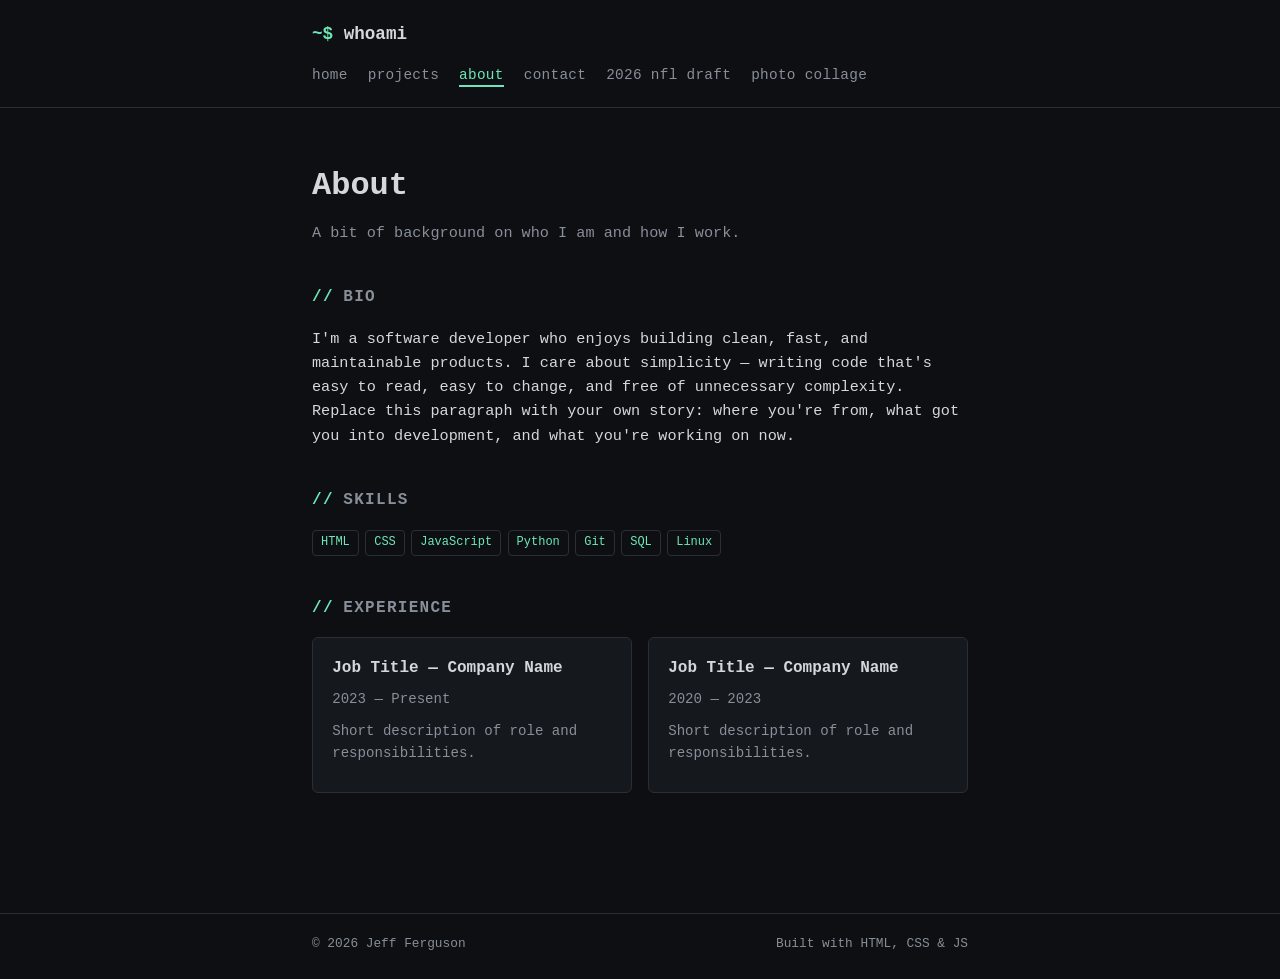
==== about.html @ 53b3bb5f "Initial commit — personal portfolio site Pages: Home, Projects, About, Contact, 2026 PPR Fantasy Dra" ====
<!DOCTYPE html>
<html lang="en">
<head>
  <meta charset="UTF-8" />
  <meta name="viewport" content="width=device-width, initial-scale=1.0" />
  <title>Jeff Ferguson — About</title>
  <meta name="description" content="About Jeff Ferguson." />
  <link rel="stylesheet" href="css/style.css" />
</head>
<body>
  <header class="site-header">
    <div class="wrapper">
      <div class="site-title"><span class="prompt">~$</span> whoami</div>
      <nav class="main-nav">
        <ul>
          <li><a href="index.html">home</a></li>
          <li><a href="projects.html">projects</a></li>
          <li><a href="about.html">about</a></li>
          <li><a href="contact.html">contact</a></li>
          <li><a href="nfl-draft-2026.html">2026 nfl draft</a></li>
          <li><a href="photo-collage.html">photo collage</a></li>
        </ul>
      </nav>
    </div>
  </header>

  <main class="wrapper">
    <section class="hero">
      <h1>About</h1>
      <p>A bit of background on who I am and how I work.</p>
    </section>

    <section>
      <h2>bio</h2>
      <p>
        I'm a software developer who enjoys building clean, fast, and maintainable products.
        I care about simplicity — writing code that's easy to read, easy to change, and free
        of unnecessary complexity. Replace this paragraph with your own story: where you're
        from, what got you into development, and what you're working on now.
      </p>
    </section>

    <section>
      <h2>skills</h2>
      <div class="tag-list">
        <span class="tag">HTML</span>
        <span class="tag">CSS</span>
        <span class="tag">JavaScript</span>
        <span class="tag">Python</span>
        <span class="tag">Git</span>
        <span class="tag">SQL</span>
        <span class="tag">Linux</span>
      </div>
    </section>

    <section>
      <h2>experience</h2>
      <div class="card-list">
        <div class="card">
          <h3>Job Title — Company Name</h3>
          <p>2023 — Present</p>
          <p>Short description of role and responsibilities.</p>
        </div>
        <div class="card">
          <h3>Job Title — Company Name</h3>
          <p>2020 — 2023</p>
          <p>Short description of role and responsibilities.</p>
        </div>
      </div>
    </section>
  </main>

  <footer class="site-footer">
    <div class="wrapper">
      <span>&copy; <span id="year"></span> Jeff Ferguson</span>
      <span>Built with HTML, CSS &amp; JS</span>
    </div>
  </footer>

  <script src="js/main.js"></script>
</body>
</html>
---- css/style.css ----
/* ============================
   Variables & Reset
   ============================ */
:root {
  --bg: #0d0f12;
  --bg-alt: #15181d;
  --text: #d4d8dd;
  --text-dim: #888f99;
  --accent: #6ee7b7;
  --border: #2a2f37;
  --max-width: 720px;
  --font-mono: "JetBrains Mono", "Fira Code", "SF Mono", "Consolas", "Menlo", monospace;
}

* {
  margin: 0;
  padding: 0;
  box-sizing: border-box;
}

html {
  font-size: 16px;
}

body {
  background: var(--bg);
  color: var(--text);
  font-family: var(--font-mono);
  line-height: 1.6;
  font-size: 0.95rem;
  -webkit-font-smoothing: antialiased;
}

a {
  color: var(--accent);
  text-decoration: none;
}

a:hover,
a:focus {
  text-decoration: underline;
}

img {
  max-width: 100%;
  display: block;
}

/* ============================
   Layout
   ============================ */
.wrapper {
  max-width: var(--max-width);
  margin: 0 auto;
  padding: 1.5rem 1.25rem 3rem;
}

.wrapper--wide {
  max-width: 1200px;
}

/* ============================
   Header / Nav
   ============================ */
.site-header {
  border-bottom: 1px solid var(--border);
  margin-bottom: 2rem;
}

.site-header .wrapper {
  padding-top: 1.25rem;
  padding-bottom: 1.25rem;
}

.site-title {
  font-size: 1.1rem;
  font-weight: 700;
  color: var(--text);
}

.site-title .prompt {
  color: var(--accent);
}

nav.main-nav {
  margin-top: 0.9rem;
}

nav.main-nav ul {
  list-style: none;
  display: flex;
  flex-wrap: wrap;
  gap: 1.25rem;
}

nav.main-nav a {
  color: var(--text-dim);
  font-size: 0.9rem;
  letter-spacing: 0.02em;
  padding-bottom: 0.15rem;
  border-bottom: 2px solid transparent;
}

nav.main-nav a:hover,
nav.main-nav a:focus {
  color: var(--text);
  text-decoration: none;
}

nav.main-nav a.active {
  color: var(--accent);
  border-bottom-color: var(--accent);
}

/* ============================
   Hero / Sections
   ============================ */
.hero {
  margin-bottom: 2.5rem;
}

.hero h1 {
  font-size: 1.6rem;
  font-weight: 700;
  line-height: 1.4;
  margin-bottom: 0.75rem;
}

.hero .cursor {
  display: inline-block;
  width: 0.55em;
  background: var(--accent);
  margin-left: 0.15em;
  animation: blink 1s steps(2, start) infinite;
}

@keyframes blink {
  to {
    visibility: hidden;
  }
}

.hero p {
  color: var(--text-dim);
  max-width: 38rem;
}

.hero .tagline {
  color: var(--accent);
}

section {
  margin-bottom: 2.5rem;
}

section h2 {
  font-size: 1rem;
  text-transform: uppercase;
  letter-spacing: 0.08em;
  color: var(--text-dim);
  margin-bottom: 1rem;
  display: flex;
  align-items: center;
  gap: 0.6rem;
}

section h2::before {
  content: "//";
  color: var(--accent);
}

/* ============================
   Cards (project previews, etc.)
   ============================ */
.card-list {
  display: grid;
  grid-template-columns: 1fr;
  gap: 1rem;
}

.card {
  border: 1px solid var(--border);
  background: var(--bg-alt);
  border-radius: 6px;
  padding: 1.1rem 1.2rem;
  transition: border-color 0.15s ease, transform 0.15s ease;
}

.card:hover {
  border-color: var(--accent);
}

.card h3 {
  font-size: 1rem;
  margin-bottom: 0.4rem;
  color: var(--text);
}

.card p {
  color: var(--text-dim);
  font-size: 0.88rem;
  margin-bottom: 0.6rem;
}

.tag-list {
  display: flex;
  flex-wrap: wrap;
  gap: 0.4rem;
}

.tag {
  font-size: 0.75rem;
  color: var(--accent);
  border: 1px solid var(--border);
  border-radius: 4px;
  padding: 0.15rem 0.5rem;
}

/* ============================
   Buttons / Links
   ============================ */
.btn {
  display: inline-block;
  border: 1px solid var(--accent);
  color: var(--accent);
  padding: 0.5rem 1rem;
  border-radius: 4px;
  font-size: 0.85rem;
  transition: background 0.15s ease, color 0.15s ease;
}

.btn:hover,
.btn:focus {
  background: var(--accent);
  color: var(--bg);
  text-decoration: none;
}

.links-row {
  display: flex;
  flex-wrap: wrap;
  gap: 0.75rem;
  margin-top: 1.5rem;
}

/* ============================
   Footer
   ============================ */
.site-footer {
  border-top: 1px solid var(--border);
  margin-top: 2rem;
  color: var(--text-dim);
  font-size: 0.8rem;
}

.site-footer .wrapper {
  display: flex;
  flex-wrap: wrap;
  justify-content: space-between;
  gap: 0.5rem;
  padding-top: 1.25rem;
  padding-bottom: 1.5rem;
}

/* ============================
   Forms (contact page)
   ============================ */
form {
  display: flex;
  flex-direction: column;
  gap: 1rem;
  max-width: 30rem;
}

label {
  font-size: 0.85rem;
  color: var(--text-dim);
  display: block;
  margin-bottom: 0.35rem;
}

input,
textarea {
  width: 100%;
  background: var(--bg-alt);
  border: 1px solid var(--border);
  color: var(--text);
  font-family: var(--font-mono);
  font-size: 0.9rem;
  padding: 0.6rem 0.7rem;
  border-radius: 4px;
}

input:focus,
textarea:focus {
  outline: none;
  border-color: var(--accent);
}

textarea {
  resize: vertical;
  min-height: 7rem;
}

button[type="submit"] {
  cursor: pointer;
  background: var(--accent);
  color: var(--bg);
  border: none;
  font-family: var(--font-mono);
  font-size: 0.9rem;
  font-weight: 700;
  padding: 0.65rem 1.2rem;
  border-radius: 4px;
  align-self: flex-start;
  transition: opacity 0.15s ease;
}

button[type="submit"]:hover {
  opacity: 0.85;
}

.form-status {
  font-size: 0.85rem;
  color: var(--accent);
  min-height: 1.2rem;
}

/* ============================
   Responsive
   ============================ */
@media (min-width: 600px) {
  .wrapper {
    padding-left: 2rem;
    padding-right: 2rem;
  }

  .hero h1 {
    font-size: 2rem;
  }

  .card-list {
    grid-template-columns: 1fr 1fr;
  }
}
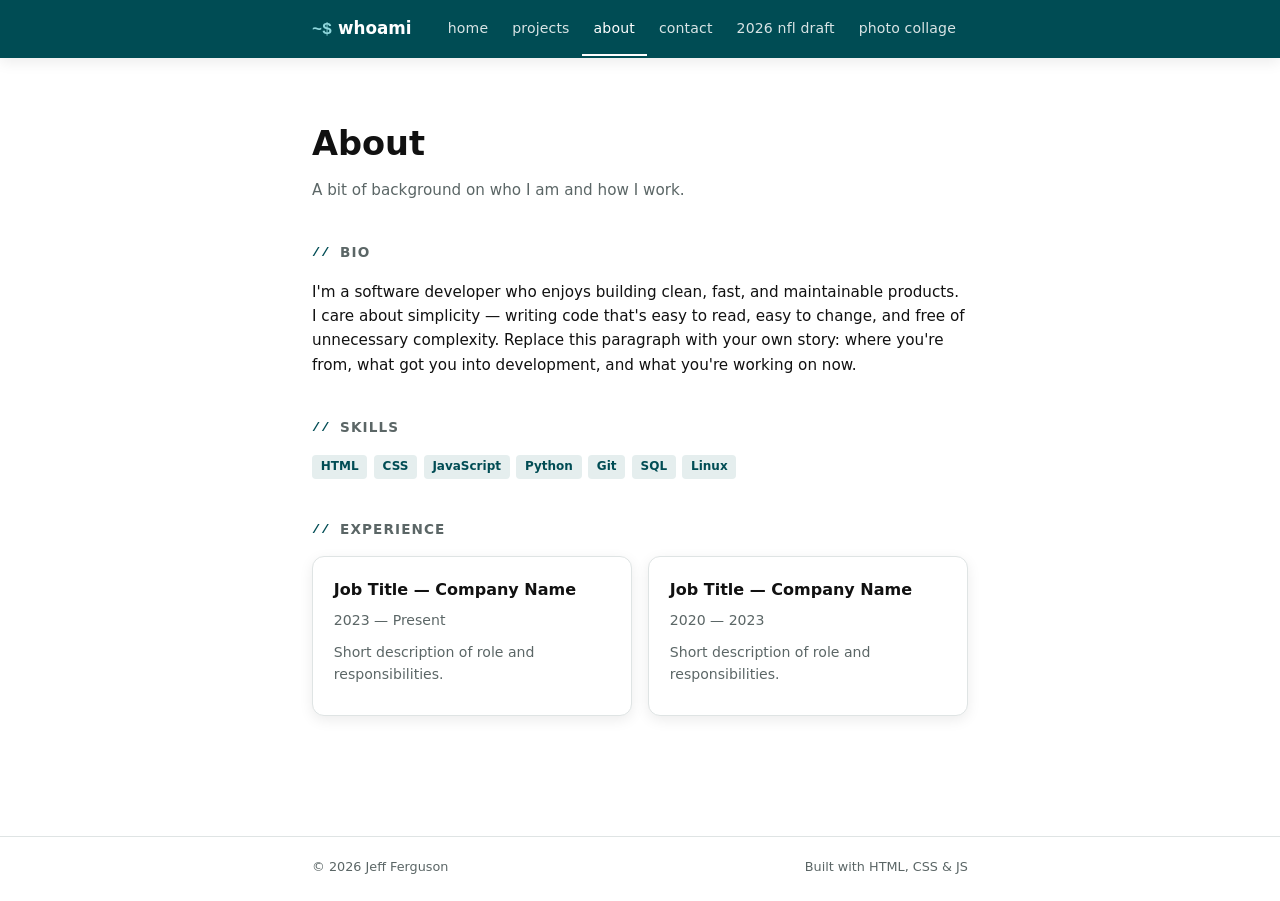
==== commit b0459ed5: "Retheme site to white/black/#004C54 with 8deuce.com-style header Sticky accent header, card shadows/" ====
--- a/about.html
+++ b/about.html
@@ -11,7 +11,8 @@
   <header class="site-header">
     <div class="wrapper">
       <div class="site-title"><span class="prompt">~$</span> whoami</div>
-      <nav class="main-nav">
+      <button type="button" class="nav-toggle" id="nav-toggle" aria-label="Toggle menu" aria-expanded="false" aria-controls="main-nav">&#9776;</button>
+      <nav class="main-nav" id="main-nav">
         <ul>
           <li><a href="index.html">home</a></li>
           <li><a href="projects.html">projects</a></li>
--- a/css/style.css
+++ b/css/style.css
@@ -1,14 +1,23 @@
-/* ============================
-   Variables & Reset
-   ============================ */
+/* ============================================================
+   style.css — Global styles, loaded on every page. Design
+   language borrowed from 8deuce.com: component-scoped custom
+   properties, a sticky accent-colored header over a white page,
+   system-ui type, card surfaces with shadow + radius.
+   ============================================================ */
+
 :root {
-  --bg: #0d0f12;
-  --bg-alt: #15181d;
-  --text: #d4d8dd;
-  --text-dim: #888f99;
-  --accent: #6ee7b7;
-  --border: #2a2f37;
+  --bg: #ffffff;
+  --bg-alt: #f4f6f6;
+  --text: #111111;
+  --text-dim: #5b6666;
+  --accent: #004c54;
+  --accent-hover: #026b74;
+  --accent-soft: #e5eeee;
+  --border: #dfe4e4;
+  --radius: 12px;
+  --shadow: 0 4px 14px rgba(0, 0, 0, 0.08);
   --max-width: 720px;
+  --font: system-ui, -apple-system, BlinkMacSystemFont, "Segoe UI", Tahoma, sans-serif;
   --font-mono: "JetBrains Mono", "Fira Code", "SF Mono", "Consolas", "Menlo", monospace;
 }
 
@@ -20,12 +29,13 @@
 
 html {
   font-size: 16px;
+  scroll-behavior: smooth;
 }
 
 body {
   background: var(--bg);
   color: var(--text);
-  font-family: var(--font-mono);
+  font-family: var(--font);
   line-height: 1.6;
   font-size: 0.95rem;
   -webkit-font-smoothing: antialiased;
@@ -46,9 +56,9 @@
   display: block;
 }
 
-/* ============================
+/* ============================================================
    Layout
-   ============================ */
+   ============================================================ */
 .wrapper {
   max-width: var(--max-width);
   margin: 0 auto;
@@ -59,76 +69,131 @@
   max-width: 1200px;
 }
 
-/* ============================
-   Header / Nav
-   ============================ */
+/* ============================================================
+   Header / Nav — sticky accent bar over the white page, same
+   shape as 8deuce.com's .ed-header: hover states are a lighter
+   shade of the bar itself rather than a separate color.
+   ============================================================ */
 .site-header {
-  border-bottom: 1px solid var(--border);
-  margin-bottom: 2rem;
+  position: sticky;
+  top: 0;
+  z-index: 1000;
+  background: var(--accent);
+  box-shadow: var(--shadow);
 }
 
 .site-header .wrapper {
-  padding-top: 1.25rem;
-  padding-bottom: 1.25rem;
+  display: flex;
+  align-items: center;
+  flex-wrap: wrap;
+  min-height: 58px;
+  padding-top: 0;
+  padding-bottom: 0;
 }
 
 .site-title {
-  font-size: 1.1rem;
+  color: #fff;
   font-weight: 700;
-  color: var(--text);
+  font-size: 1.05rem;
+  padding: 0.9rem 0;
 }
 
 .site-title .prompt {
-  color: var(--accent);
+  /* keep the terminal mark in mono even though body type is now sans */
+  font-family: var(--font-mono);
+  color: #8fd7dc;
+}
+
+.nav-toggle {
+  display: none;
+  margin-left: auto;
+  background: transparent;
+  border: 0;
+  color: #fff;
+  font-size: 1.3rem;
+  line-height: 1;
+  padding: 0.6rem 0.5rem;
+  cursor: pointer;
 }
 
 nav.main-nav {
-  margin-top: 0.9rem;
+  margin-left: auto;
 }
 
 nav.main-nav ul {
   list-style: none;
   display: flex;
   flex-wrap: wrap;
-  gap: 1.25rem;
 }
 
 nav.main-nav a {
-  color: var(--text-dim);
-  font-size: 0.9rem;
-  letter-spacing: 0.02em;
-  padding-bottom: 0.15rem;
+  display: inline-block;
+  color: rgba(255, 255, 255, 0.85);
+  font-size: 0.88rem;
+  letter-spacing: 0.01em;
+  padding: 0.95rem 0.75rem;
   border-bottom: 2px solid transparent;
+  transition: background 0.15s ease;
 }
 
 nav.main-nav a:hover,
 nav.main-nav a:focus {
-  color: var(--text);
+  background: var(--accent-hover);
+  color: #fff;
   text-decoration: none;
 }
 
 nav.main-nav a.active {
-  color: var(--accent);
-  border-bottom-color: var(--accent);
-}
-
-/* ============================
+  color: #fff;
+  border-bottom-color: #fff;
+}
+
+/* Collapse the nav behind a toggle below 640px, same breakpoint
+   pattern as 8deuce's .ed-mobile-toggle. */
+@media (max-width: 640px) {
+  .nav-toggle {
+    display: inline-flex;
+    align-items: center;
+    justify-content: center;
+  }
+
+  nav.main-nav {
+    display: none;
+    width: 100%;
+    margin-left: 0;
+  }
+
+  nav.main-nav.open {
+    display: block;
+  }
+
+  nav.main-nav ul {
+    flex-direction: column;
+  }
+
+  nav.main-nav a {
+    padding: 0.85rem 0;
+    border-bottom: 1px solid rgba(255, 255, 255, 0.12);
+  }
+}
+
+/* ============================================================
    Hero / Sections
-   ============================ */
+   ============================================================ */
 .hero {
-  margin-bottom: 2.5rem;
+  margin: 2.5rem 0;
 }
 
 .hero h1 {
-  font-size: 1.6rem;
+  font-size: 1.7rem;
   font-weight: 700;
-  line-height: 1.4;
+  line-height: 1.3;
   margin-bottom: 0.75rem;
 }
 
 .hero .cursor {
   display: inline-block;
-  width: 0.55em;
+  width: 0.5em;
   background: var(--accent);
   margin-left: 0.15em;
   animation: blink 1s steps(2, start) infinite;
@@ -147,6 +212,7 @@
 
 .hero .tagline {
   color: var(--accent);
+  font-weight: 600;
 }
 
 section {
@@ -154,7 +220,7 @@
 }
 
 section h2 {
-  font-size: 1rem;
+  font-size: 0.85rem;
   text-transform: uppercase;
   letter-spacing: 0.08em;
   color: var(--text-dim);
@@ -167,11 +233,13 @@
 section h2::before {
   content: "//";
   color: var(--accent);
-}
-
-/* ============================
-   Cards (project previews, etc.)
-   ============================ */
+  font-family: var(--font-mono);
+}
+
+/* ============================================================
+   Cards (project previews, experience, etc.) — white surface,
+   radius + shadow lifted straight from 8deuce.com's card style.
+   ============================================================ */
 .card-list {
   display: grid;
   grid-template-columns: 1fr;
@@ -179,15 +247,18 @@
 }
 
 .card {
+  background: #fff;
   border: 1px solid var(--border);
-  background: var(--bg-alt);
-  border-radius: 6px;
-  padding: 1.1rem 1.2rem;
-  transition: border-color 0.15s ease, transform 0.15s ease;
+  border-radius: var(--radius);
+  box-shadow: var(--shadow);
+  padding: 1.2rem 1.3rem;
+  transition: transform 0.15s ease, box-shadow 0.15s ease, border-color 0.15s ease;
 }
 
 .card:hover {
   border-color: var(--accent);
+  transform: translateY(-2px);
+  box-shadow: 0 8px 24px rgba(0, 0, 0, 0.1);
 }
 
 .card h3 {
@@ -210,29 +281,34 @@
 
 .tag {
   font-size: 0.75rem;
+  font-weight: 600;
   color: var(--accent);
-  border: 1px solid var(--border);
+  background: var(--accent-soft);
   border-radius: 4px;
-  padding: 0.15rem 0.5rem;
-}
-
-/* ============================
+  padding: 0.15rem 0.55rem;
+}
+
+/* ============================================================
    Buttons / Links
-   ============================ */
+   ============================================================ */
 .btn {
   display: inline-block;
+  background: var(--accent);
+  color: #fff;
   border: 1px solid var(--accent);
-  color: var(--accent);
-  padding: 0.5rem 1rem;
-  border-radius: 4px;
+  padding: 0.55rem 1.1rem;
+  border-radius: 6px;
   font-size: 0.85rem;
-  transition: background 0.15s ease, color 0.15s ease;
+  font-weight: 600;
+  transition: filter 0.15s ease;
 }
 
 .btn:hover,
 .btn:focus {
-  background: var(--accent);
-  color: var(--bg);
+  /* brighten in place rather than swap colors — matches 8deuce's status-btn hover.
+     Don't force color here: .collage-controls overrides .btn to a ghost style,
+     and a forced #fff would go invisible against the white page on hover. */
+  filter: brightness(1.18);
   text-decoration: none;
 }
 
@@ -243,9 +319,9 @@
   margin-top: 1.5rem;
 }
 
-/* ============================
+/* ============================================================
    Footer
-   ============================ */
+   ============================================================ */
 .site-footer {
   border-top: 1px solid var(--border);
   margin-top: 2rem;
@@ -262,9 +338,9 @@
   padding-bottom: 1.5rem;
 }
 
-/* ============================
+/* ============================================================
    Forms (contact page)
-   ============================ */
+   ============================================================ */
 form {
   display: flex;
   flex-direction: column;
@@ -282,19 +358,20 @@
 input,
 textarea {
   width: 100%;
-  background: var(--bg-alt);
+  background: #fff;
   border: 1px solid var(--border);
   color: var(--text);
-  font-family: var(--font-mono);
+  font-family: var(--font);
   font-size: 0.9rem;
   padding: 0.6rem 0.7rem;
-  border-radius: 4px;
+  border-radius: 6px;
 }
 
 input:focus,
 textarea:focus {
   outline: none;
   border-color: var(--accent);
+  box-shadow: 0 0 0 3px var(--accent-soft);
 }
 
 textarea {
@@ -305,19 +382,19 @@
 button[type="submit"] {
   cursor: pointer;
   background: var(--accent);
-  color: var(--bg);
+  color: #fff;
   border: none;
-  font-family: var(--font-mono);
+  font-family: var(--font);
   font-size: 0.9rem;
   font-weight: 700;
   padding: 0.65rem 1.2rem;
-  border-radius: 4px;
+  border-radius: 6px;
   align-self: flex-start;
-  transition: opacity 0.15s ease;
+  transition: filter 0.15s ease;
 }
 
 button[type="submit"]:hover {
-  opacity: 0.85;
+  filter: brightness(1.18);
 }
 
 .form-status {
@@ -326,9 +403,9 @@
   min-height: 1.2rem;
 }
 
-/* ============================
+/* ============================================================
    Responsive
-   ============================ */
+   ============================================================ */
 @media (min-width: 600px) {
   .wrapper {
     padding-left: 2rem;
@@ -336,10 +413,54 @@
   }
 
   .hero h1 {
-    font-size: 2rem;
+    font-size: 2.1rem;
   }
 
   .card-list {
     grid-template-columns: 1fr 1fr;
   }
 }
+
+/* ============================================================
+   Motion — honour an explicit OS request for less motion.
+   ============================================================ */
+@media (prefers-reduced-motion: reduce) {
+  html {
+    scroll-behavior: auto !important;
+  }
+
+  *,
+  *::before,
+  *::after {
+    animation-duration: 0.01ms !important;
+    animation-iteration-count: 1 !important;
+    transition-duration: 0.01ms !important;
+    scroll-behavior: auto !important;
+  }
+}
+
+/* ============================================================
+   Print — drop the accent header chrome and run content in
+   plain black-on-white; nothing here needs a colored surface.
+   ============================================================ */
+@media print {
+  .site-header,
+  .nav-toggle {
+    display: none !important;
+  }
+
+  body {
+    background: #fff !important;
+    color: #000 !important;
+  }
+
+  .card {
+    box-shadow: none !important;
+    border-color: #000;
+  }
+
+  a {
+    text-decoration: none;
+    color: #000 !important;
+  }
+}
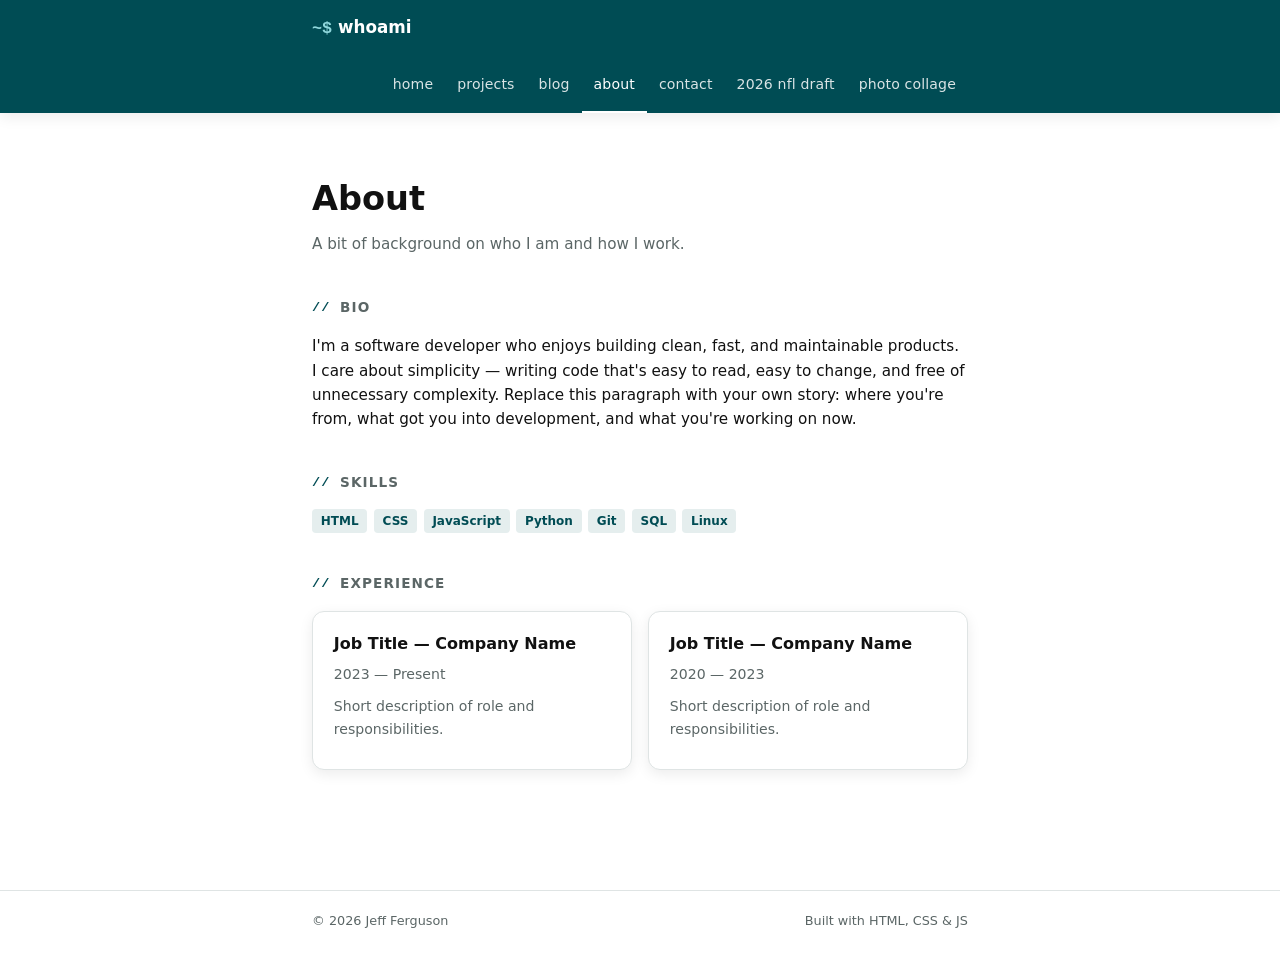
==== commit 4158d355: "Add blog page Adds a Markdown-based blog: posts live as .md files under blog/posts/ with simple fron" ====
--- a/about.html
+++ b/about.html
@@ -16,6 +16,7 @@
         <ul>
           <li><a href="index.html">home</a></li>
           <li><a href="projects.html">projects</a></li>
+          <li><a href="blog.html">blog</a></li>
           <li><a href="about.html">about</a></li>
           <li><a href="contact.html">contact</a></li>
           <li><a href="nfl-draft-2026.html">2026 nfl draft</a></li>
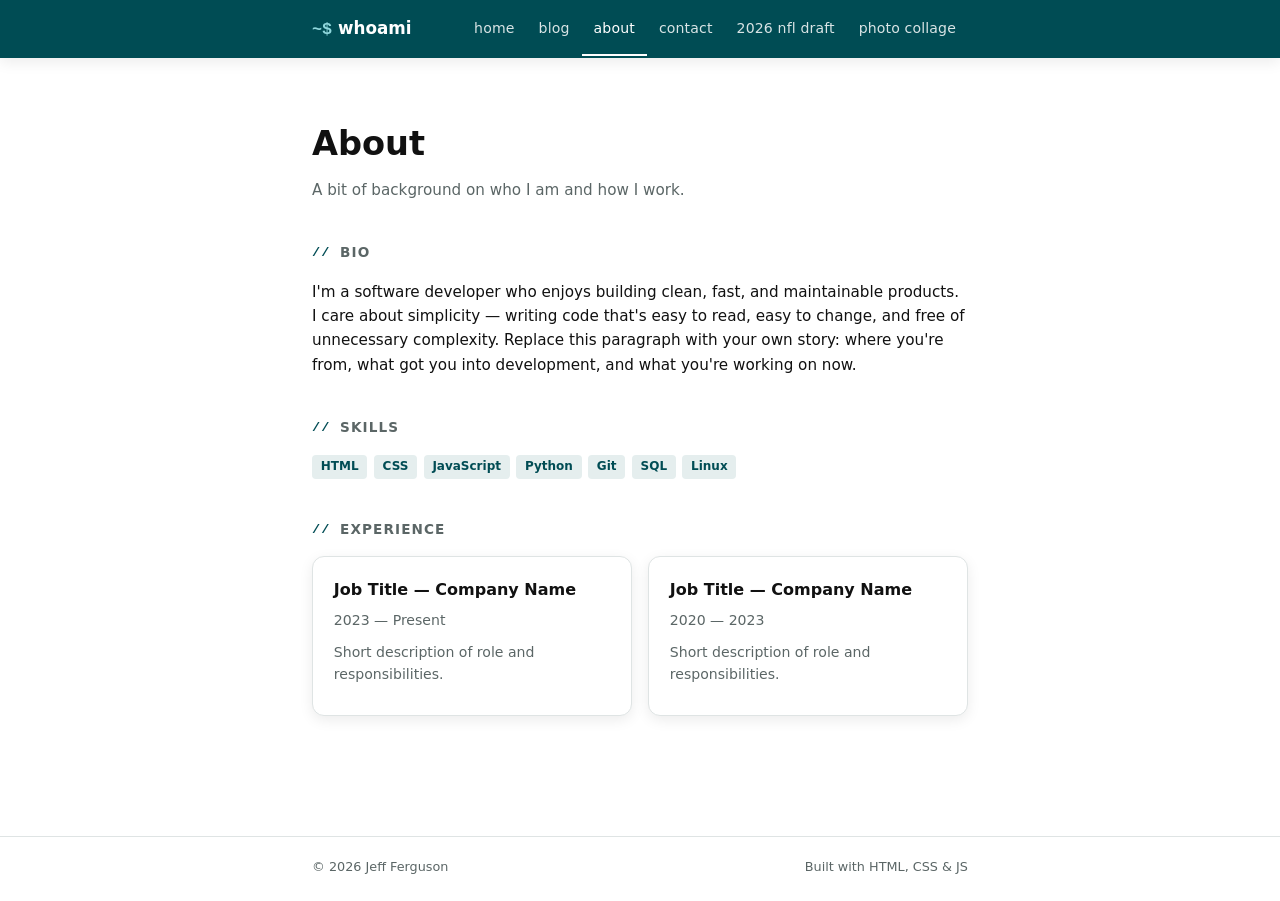
==== commit 298ee0bc: "Remove projects link from nav in favor of blog Projects page still exists at projects.html but is no" ====
--- a/about.html
+++ b/about.html
@@ -15,7 +15,6 @@
       <nav class="main-nav" id="main-nav">
         <ul>
           <li><a href="index.html">home</a></li>
-          <li><a href="projects.html">projects</a></li>
           <li><a href="blog.html">blog</a></li>
           <li><a href="about.html">about</a></li>
           <li><a href="contact.html">contact</a></li>
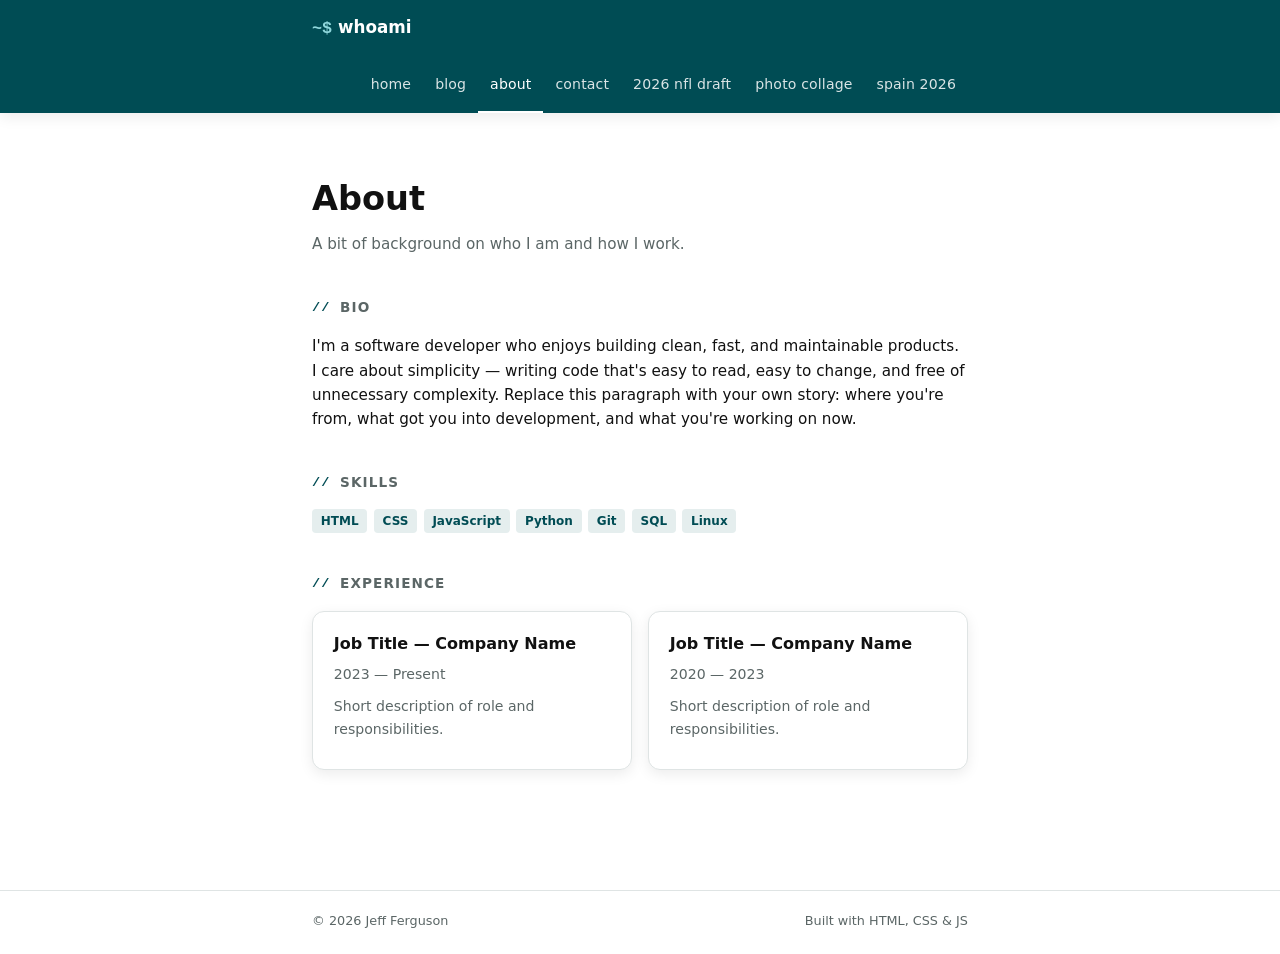
==== commit 7562df73: "Add Spain 2026 photo gallery page 25 photos from images/spain2026/ displayed in chronological order " ====
--- a/about.html
+++ b/about.html
@@ -20,6 +20,7 @@
           <li><a href="contact.html">contact</a></li>
           <li><a href="nfl-draft-2026.html">2026 nfl draft</a></li>
           <li><a href="photo-collage.html">photo collage</a></li>
+          <li><a href="spain-2026.html">spain 2026</a></li>
         </ul>
       </nav>
     </div>
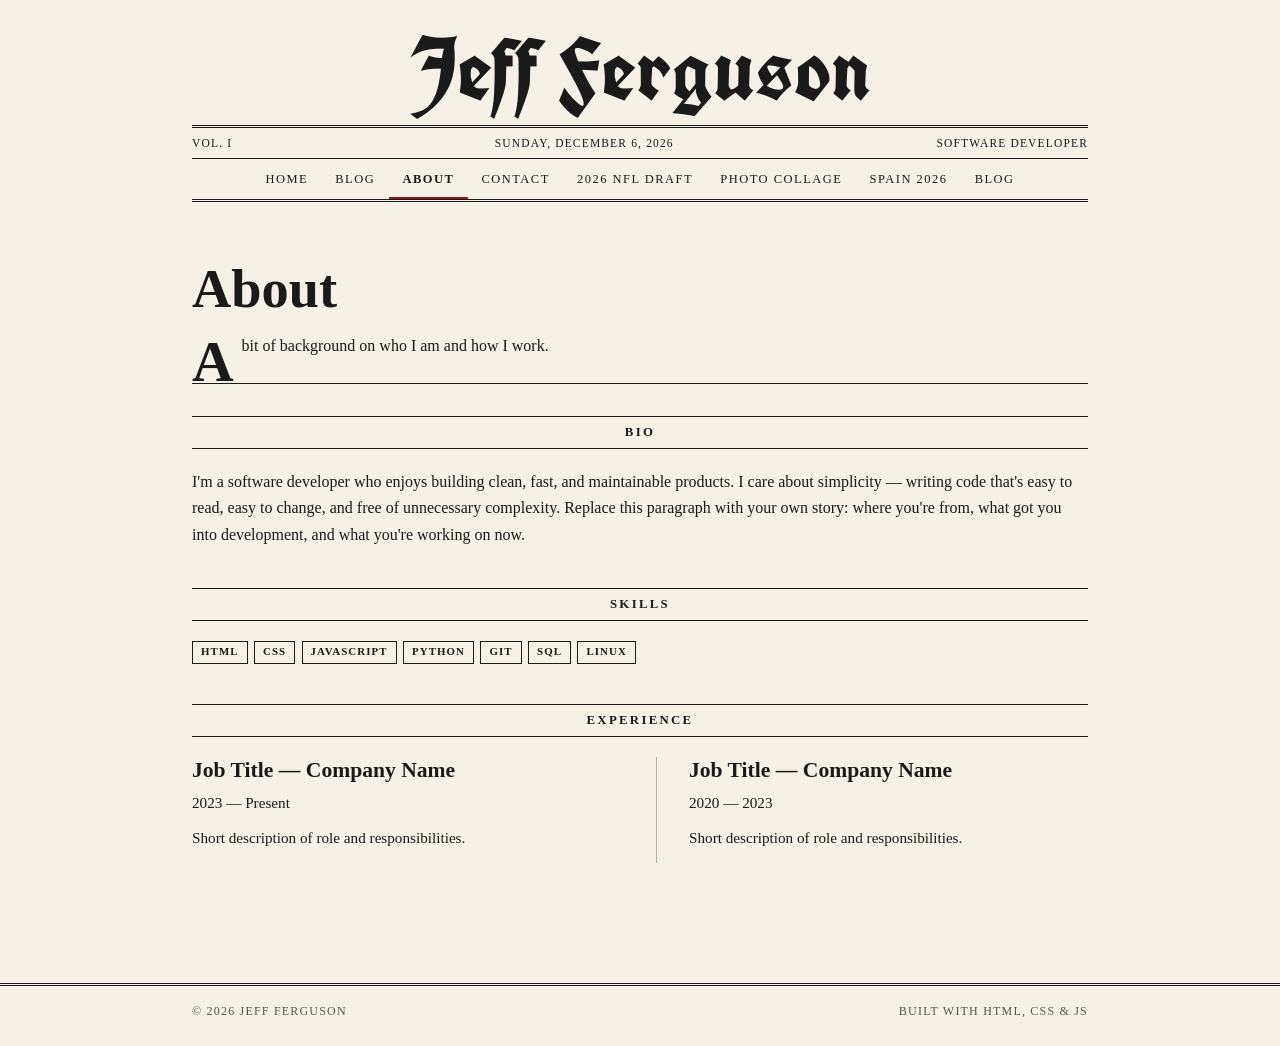
==== commit 18a0e54d: "Restyle site as a newspaper: blackletter masthead, serif type, ruled layout Co-Authored-By: Claude S" ====
--- a/about.html
+++ b/about.html
@@ -10,7 +10,7 @@
 <body>
   <header class="site-header">
     <div class="wrapper">
-      <div class="site-title"><span class="prompt">~$</span> whoami</div>
+      <div class="site-title"><a class="nameplate" href="index.html">Jeff Ferguson</a><div class="dateline"><span>Vol. I</span><span id="today"></span><span>Software Developer</span></div></div>
       <button type="button" class="nav-toggle" id="nav-toggle" aria-label="Toggle menu" aria-expanded="false" aria-controls="main-nav">&#9776;</button>
       <nav class="main-nav" id="main-nav">
         <ul>
@@ -21,6 +21,7 @@
           <li><a href="nfl-draft-2026.html">2026 nfl draft</a></li>
           <li><a href="photo-collage.html">photo collage</a></li>
           <li><a href="spain-2026.html">spain 2026</a></li>
+          <li><a href="blog.html">blog</a></li>
         </ul>
       </nav>
     </div>
--- a/css/style.css
+++ b/css/style.css
@@ -1,24 +1,28 @@
-/* ============================================================
-   style.css — Global styles, loaded on every page. Design
-   language borrowed from 8deuce.com: component-scoped custom
-   properties, a sticky accent-colored header over a white page,
-   system-ui type, card surfaces with shadow + radius.
+@import url("https://fonts.googleapis.com/css2?family=UnifrakturCook:wght@700&display=swap");
+/* ============================================================
+   style.css — Global styles, loaded on every page. Newspaper
+   look: newsprint paper, black ink, serif type, hairline and
+   double rules instead of shadows and rounded cards. Colors and
+   fonts live in the custom properties below so blog.css,
+   collage.css and draft.css pick them up automatically.
    ============================================================ */
 
 :root {
-  --bg: #ffffff;
-  --bg-alt: #f4f6f6;
-  --text: #111111;
-  --text-dim: #5b6666;
-  --accent: #004c54;
-  --accent-hover: #026b74;
-  --accent-soft: #e5eeee;
-  --border: #dfe4e4;
-  --radius: 12px;
-  --shadow: 0 4px 14px rgba(0, 0, 0, 0.08);
-  --max-width: 720px;
-  --font: system-ui, -apple-system, BlinkMacSystemFont, "Segoe UI", Tahoma, sans-serif;
-  --font-mono: "JetBrains Mono", "Fira Code", "SF Mono", "Consolas", "Menlo", monospace;
+  --bg: #f6f1e7;
+  --bg-alt: #ece5d6;
+  --text: #1a1a1a;
+  --text-dim: #5a554b;
+  --accent: #1a1a1a;
+  --accent-hover: #8b1a1a;
+  --accent-soft: #e4dccb;
+  --border: #b9b1a0;
+  --radius: 0;
+  --shadow: none;
+  --max-width: 960px;
+  --font: Georgia, "Iowan Old Style", "Times New Roman", Times, serif;
+  --font-display: "Playfair Display", "Didot", "Bodoni 72", Georgia, "Times New Roman", serif;
+  --font-blackletter: "UnifrakturCook", "Old English Text MT", "Textura", Georgia, serif;
+  --font-mono: "Courier New", Courier, monospace;
 }
 
 * {
@@ -36,24 +40,32 @@
   background: var(--bg);
   color: var(--text);
   font-family: var(--font);
-  line-height: 1.6;
-  font-size: 0.95rem;
+  line-height: 1.65;
+  font-size: 1rem;
   -webkit-font-smoothing: antialiased;
 }
 
 a {
-  color: var(--accent);
-  text-decoration: none;
+  color: var(--text);
+  text-decoration: underline;
+  text-decoration-thickness: 1px;
+  text-underline-offset: 2px;
 }
 
 a:hover,
 a:focus {
-  text-decoration: underline;
+  color: var(--accent-hover);
 }
 
 img {
   max-width: 100%;
   display: block;
+  filter: grayscale(1) contrast(1.05);
+}
+
+h1, h2, h3 {
+  font-family: var(--font-display);
+  font-weight: 700;
 }
 
 /* ============================================================
@@ -70,86 +82,101 @@
 }
 
 /* ============================================================
-   Header / Nav — sticky accent bar over the white page, same
-   shape as 8deuce.com's .ed-header: hover states are a lighter
-   shade of the bar itself rather than a separate color.
+   Masthead — nameplate, dateline strip, then the section nav
+   between rules, like a front page.
    ============================================================ */
 .site-header {
-  position: sticky;
-  top: 0;
-  z-index: 1000;
-  background: var(--accent);
-  box-shadow: var(--shadow);
+  background: var(--bg);
 }
 
 .site-header .wrapper {
   display: flex;
-  align-items: center;
+  flex-direction: column;
+  align-items: stretch;
+  padding-top: 1.25rem;
+  padding-bottom: 0;
+}
+
+.site-title {
+  text-align: center;
+}
+
+.nameplate {
+  display: block;
+  font-family: var(--font-blackletter);
+  font-weight: 700;
+  font-size: clamp(2.6rem, 10vw, 5.5rem);
+  line-height: 1.05;
+  letter-spacing: 0;
+  color: var(--text);
+  text-decoration: none;
+  padding: 0.2rem 0 0.6rem;
+}
+
+.nameplate:hover,
+.nameplate:focus {
+  color: var(--text);
+}
+
+.dateline {
+  display: flex;
+  justify-content: space-between;
   flex-wrap: wrap;
-  min-height: 58px;
-  padding-top: 0;
-  padding-bottom: 0;
-}
-
-.site-title {
-  color: #fff;
-  font-weight: 700;
-  font-size: 1.05rem;
-  padding: 0.9rem 0;
-}
-
-.site-title .prompt {
-  /* keep the terminal mark in mono even though body type is now sans */
-  font-family: var(--font-mono);
-  color: #8fd7dc;
+  gap: 0.25rem 1rem;
+  border-top: 3px double var(--text);
+  padding: 0.35rem 0;
+  font-size: 0.72rem;
+  text-transform: uppercase;
+  letter-spacing: 0.1em;
 }
 
 .nav-toggle {
   display: none;
-  margin-left: auto;
+  align-self: center;
   background: transparent;
   border: 0;
-  color: #fff;
+  color: var(--text);
   font-size: 1.3rem;
   line-height: 1;
-  padding: 0.6rem 0.5rem;
+  padding: 0.5rem;
   cursor: pointer;
 }
 
 nav.main-nav {
-  margin-left: auto;
+  border-top: 1px solid var(--text);
+  border-bottom: 3px double var(--text);
 }
 
 nav.main-nav ul {
   list-style: none;
   display: flex;
   flex-wrap: wrap;
+  justify-content: center;
 }
 
 nav.main-nav a {
   display: inline-block;
-  color: rgba(255, 255, 255, 0.85);
-  font-size: 0.88rem;
-  letter-spacing: 0.01em;
-  padding: 0.95rem 0.75rem;
-  border-bottom: 2px solid transparent;
-  transition: background 0.15s ease;
+  color: var(--text);
+  font-size: 0.78rem;
+  text-transform: uppercase;
+  letter-spacing: 0.12em;
+  text-decoration: none;
+  padding: 0.6rem 0.85rem;
 }
 
 nav.main-nav a:hover,
 nav.main-nav a:focus {
-  background: var(--accent-hover);
-  color: #fff;
-  text-decoration: none;
+  color: var(--bg);
+  background: var(--text);
 }
 
 nav.main-nav a.active {
-  color: #fff;
-  border-bottom-color: #fff;
-}
-
-/* Collapse the nav behind a toggle below 640px, same breakpoint
-   pattern as 8deuce's .ed-mobile-toggle. */
+  font-weight: 700;
+  border-bottom: 2px solid var(--accent-hover);
+  padding-bottom: calc(0.6rem - 2px);
+}
+
+/* Collapse the nav behind a toggle below 640px. */
 @media (max-width: 640px) {
   .nav-toggle {
     display: inline-flex;
@@ -157,10 +184,14 @@
     justify-content: center;
   }
 
+  .dateline {
+    justify-content: center;
+    text-align: center;
+  }
+
   nav.main-nav {
     display: none;
     width: 100%;
-    margin-left: 0;
   }
 
   nav.main-nav.open {
@@ -172,47 +203,52 @@
   }
 
   nav.main-nav a {
-    padding: 0.85rem 0;
-    border-bottom: 1px solid rgba(255, 255, 255, 0.12);
-  }
-}
-
-/* ============================================================
-   Hero / Sections
+    display: block;
+    text-align: center;
+    padding: 0.7rem 0;
+    border-bottom: 1px solid var(--border);
+  }
+}
+
+/* ============================================================
+   Hero / Sections — the hero is the lead story: big headline,
+   byline rule, drop cap on the first paragraph.
    ============================================================ */
 .hero {
-  margin: 2.5rem 0;
+  margin: 2rem 0;
+  padding-bottom: 1.5rem;
+  border-bottom: 1px solid var(--text);
 }
 
 .hero h1 {
-  font-size: 1.7rem;
-  font-weight: 700;
-  line-height: 1.3;
+  font-size: 2.4rem;
+  line-height: 1.15;
   margin-bottom: 0.75rem;
 }
 
 .hero .cursor {
-  display: inline-block;
-  width: 0.5em;
-  background: var(--accent);
-  margin-left: 0.15em;
-  animation: blink 1s steps(2, start) infinite;
-}
-
-@keyframes blink {
-  to {
-    visibility: hidden;
-  }
+  display: none;
 }
 
 .hero p {
-  color: var(--text-dim);
-  max-width: 38rem;
+  color: var(--text);
+  max-width: 40rem;
+  text-align: justify;
+  hyphens: auto;
+}
+
+.hero p::first-letter {
+  font-family: var(--font-display);
+  font-weight: 900;
+  float: left;
+  font-size: 3.6rem;
+  line-height: 0.85;
+  padding: 0.3rem 0.5rem 0 0;
 }
 
 .hero .tagline {
-  color: var(--accent);
-  font-weight: 600;
+  font-style: italic;
+  font-weight: 700;
 }
 
 section {
@@ -220,56 +256,54 @@
 }
 
 section h2 {
-  font-size: 0.85rem;
-  text-transform: uppercase;
-  letter-spacing: 0.08em;
-  color: var(--text-dim);
-  margin-bottom: 1rem;
-  display: flex;
-  align-items: center;
-  gap: 0.6rem;
-}
-
-section h2::before {
-  content: "//";
-  color: var(--accent);
-  font-family: var(--font-mono);
-}
-
-/* ============================================================
-   Cards (project previews, experience, etc.) — white surface,
-   radius + shadow lifted straight from 8deuce.com's card style.
+  font-size: 0.8rem;
+  text-transform: uppercase;
+  letter-spacing: 0.18em;
+  text-align: center;
+  color: var(--text);
+  border-top: 1px solid var(--text);
+  border-bottom: 1px solid var(--text);
+  padding: 0.3rem 0;
+  margin-bottom: 1.25rem;
+}
+
+/* ============================================================
+   Cards — flat story blocks separated by column rules.
    ============================================================ */
 .card-list {
   display: grid;
   grid-template-columns: 1fr;
-  gap: 1rem;
+  gap: 1.25rem;
 }
 
 .card {
-  background: #fff;
-  border: 1px solid var(--border);
-  border-radius: var(--radius);
-  box-shadow: var(--shadow);
-  padding: 1.2rem 1.3rem;
-  transition: transform 0.15s ease, box-shadow 0.15s ease, border-color 0.15s ease;
+  background: transparent;
+  border: 0;
+  border-top: 1px solid var(--border);
+  padding: 1rem 0 0.25rem;
+}
+
+.card:first-child {
+  border-top: 0;
+  padding-top: 0;
 }
 
 .card:hover {
-  border-color: var(--accent);
-  transform: translateY(-2px);
-  box-shadow: 0 8px 24px rgba(0, 0, 0, 0.1);
+  border-color: var(--text);
 }
 
 .card h3 {
-  font-size: 1rem;
+  font-size: 1.35rem;
+  line-height: 1.25;
   margin-bottom: 0.4rem;
   color: var(--text);
 }
 
 .card p {
-  color: var(--text-dim);
-  font-size: 0.88rem;
+  color: var(--text);
+  font-size: 0.95rem;
+  text-align: justify;
+  hyphens: auto;
   margin-bottom: 0.6rem;
 }
 
@@ -280,12 +314,13 @@
 }
 
 .tag {
-  font-size: 0.75rem;
-  font-weight: 600;
-  color: var(--accent);
-  background: var(--accent-soft);
-  border-radius: 4px;
-  padding: 0.15rem 0.55rem;
+  font-size: 0.68rem;
+  font-weight: 700;
+  text-transform: uppercase;
+  letter-spacing: 0.1em;
+  color: var(--text);
+  border: 1px solid var(--text);
+  padding: 0.1rem 0.5rem;
 }
 
 /* ============================================================
@@ -293,22 +328,23 @@
    ============================================================ */
 .btn {
   display: inline-block;
-  background: var(--accent);
-  color: #fff;
-  border: 1px solid var(--accent);
-  padding: 0.55rem 1.1rem;
-  border-radius: 6px;
-  font-size: 0.85rem;
-  font-weight: 600;
-  transition: filter 0.15s ease;
+  background: var(--text);
+  color: var(--bg);
+  border: 1px solid var(--text);
+  padding: 0.5rem 1.1rem;
+  font-family: var(--font);
+  font-size: 0.75rem;
+  font-weight: 700;
+  text-transform: uppercase;
+  letter-spacing: 0.12em;
+  text-decoration: none;
+  transition: background 0.15s ease, color 0.15s ease;
 }
 
 .btn:hover,
 .btn:focus {
-  /* brighten in place rather than swap colors — matches 8deuce's status-btn hover.
-     Don't force color here: .collage-controls overrides .btn to a ghost style,
-     and a forced #fff would go invisible against the white page on hover. */
-  filter: brightness(1.18);
+  background: var(--bg);
+  color: var(--text);
   text-decoration: none;
 }
 
@@ -323,10 +359,12 @@
    Footer
    ============================================================ */
 .site-footer {
-  border-top: 1px solid var(--border);
+  border-top: 3px double var(--text);
   margin-top: 2rem;
   color: var(--text-dim);
-  font-size: 0.8rem;
+  font-size: 0.75rem;
+  text-transform: uppercase;
+  letter-spacing: 0.1em;
 }
 
 .site-footer .wrapper {
@@ -334,7 +372,7 @@
   flex-wrap: wrap;
   justify-content: space-between;
   gap: 0.5rem;
-  padding-top: 1.25rem;
+  padding-top: 1rem;
   padding-bottom: 1.5rem;
 }
 
@@ -349,7 +387,9 @@
 }
 
 label {
-  font-size: 0.85rem;
+  font-size: 0.75rem;
+  text-transform: uppercase;
+  letter-spacing: 0.1em;
   color: var(--text-dim);
   display: block;
   margin-bottom: 0.35rem;
@@ -358,20 +398,19 @@
 input,
 textarea {
   width: 100%;
-  background: #fff;
-  border: 1px solid var(--border);
+  background: #fffdf8;
+  border: 1px solid var(--text);
   color: var(--text);
   font-family: var(--font);
-  font-size: 0.9rem;
+  font-size: 0.95rem;
   padding: 0.6rem 0.7rem;
-  border-radius: 6px;
+  border-radius: 0;
 }
 
 input:focus,
 textarea:focus {
-  outline: none;
-  border-color: var(--accent);
-  box-shadow: 0 0 0 3px var(--accent-soft);
+  outline: 2px solid var(--accent-hover);
+  outline-offset: 1px;
 }
 
 textarea {
@@ -381,25 +420,27 @@
 
 button[type="submit"] {
   cursor: pointer;
-  background: var(--accent);
-  color: #fff;
-  border: none;
+  background: var(--text);
+  color: var(--bg);
+  border: 1px solid var(--text);
   font-family: var(--font);
-  font-size: 0.9rem;
-  font-weight: 700;
+  font-size: 0.75rem;
+  font-weight: 700;
+  text-transform: uppercase;
+  letter-spacing: 0.12em;
   padding: 0.65rem 1.2rem;
-  border-radius: 6px;
   align-self: flex-start;
-  transition: filter 0.15s ease;
+  transition: background 0.15s ease, color 0.15s ease;
 }
 
 button[type="submit"]:hover {
-  filter: brightness(1.18);
+  background: var(--bg);
+  color: var(--text);
 }
 
 .form-status {
   font-size: 0.85rem;
-  color: var(--accent);
+  font-style: italic;
   min-height: 1.2rem;
 }
 
@@ -413,11 +454,23 @@
   }
 
   .hero h1 {
-    font-size: 2.1rem;
+    font-size: 3.4rem;
   }
 
   .card-list {
     grid-template-columns: 1fr 1fr;
+    column-gap: 2rem;
+  }
+
+  .card,
+  .card:first-child {
+    border-top: 0;
+    padding-top: 0;
+  }
+
+  .card + .card {
+    border-left: 1px solid var(--border);
+    padding-left: 2rem;
   }
 }
 
@@ -440,12 +493,11 @@
 }
 
 /* ============================================================
-   Print — drop the accent header chrome and run content in
-   plain black-on-white; nothing here needs a colored surface.
+   Print — it's already a newspaper; just drop the nav chrome.
    ============================================================ */
 @media print {
-  .site-header,
-  .nav-toggle {
+  .nav-toggle,
+  nav.main-nav {
     display: none !important;
   }
 
@@ -454,11 +506,6 @@
     color: #000 !important;
   }
 
-  .card {
-    box-shadow: none !important;
-    border-color: #000;
-  }
-
   a {
     text-decoration: none;
     color: #000 !important;
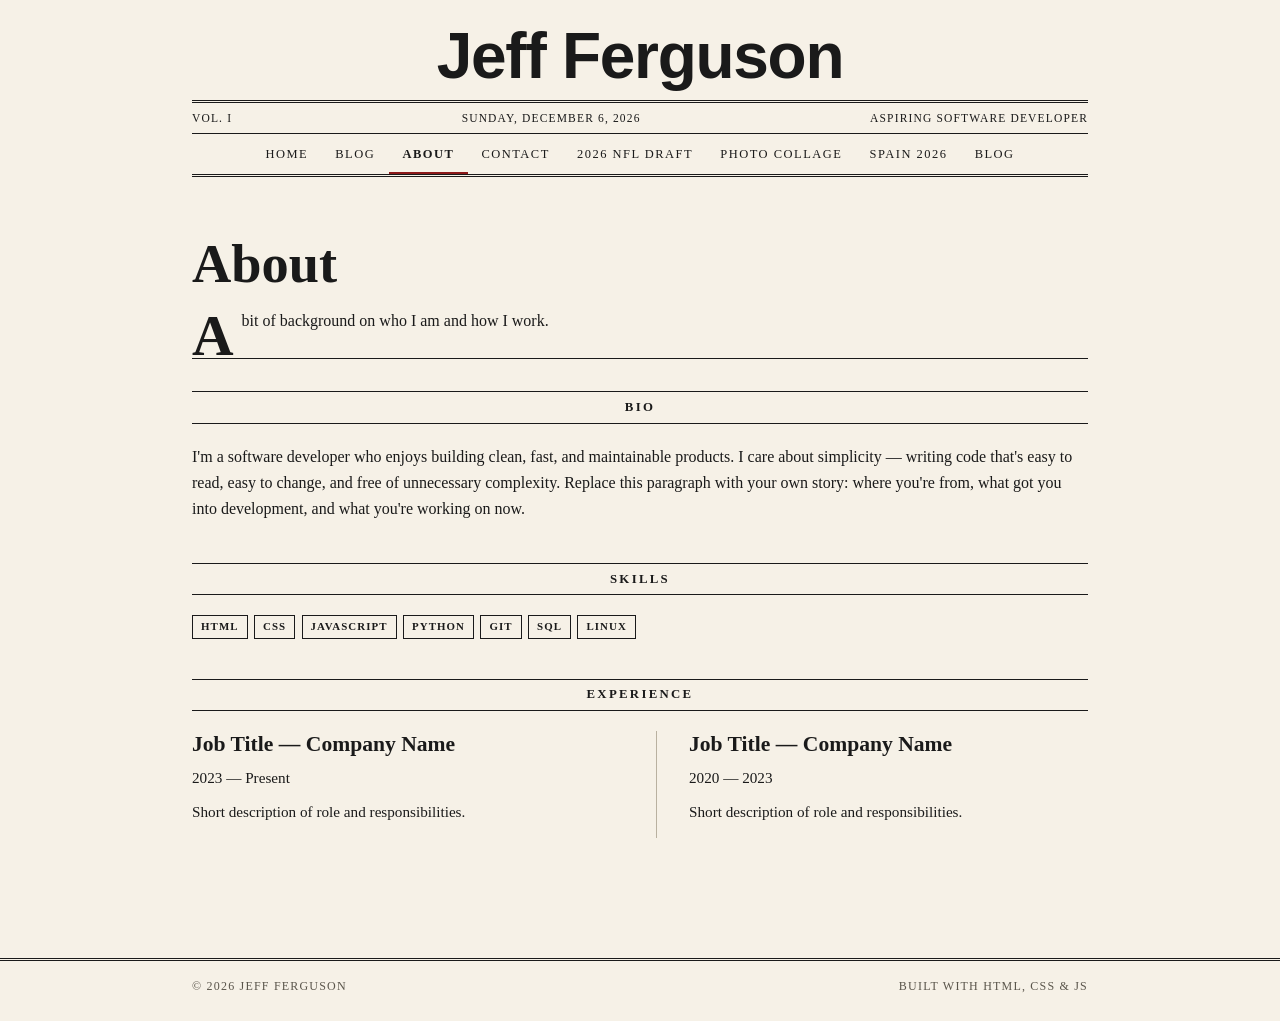
==== commit 1c3ca466: "Update home and about copy: aspiring software developer Co-Authored-By: Claude Sonnet 5.5 <noreply@a" ====
--- a/about.html
+++ b/about.html
@@ -10,7 +10,7 @@
 <body>
   <header class="site-header">
     <div class="wrapper">
-      <div class="site-title"><a class="nameplate" href="index.html">Jeff Ferguson</a><div class="dateline"><span>Vol. I</span><span id="today"></span><span>Software Developer</span></div></div>
+      <div class="site-title"><a class="nameplate" href="index.html">Jeff Ferguson</a><div class="dateline"><span>Vol. I</span><span id="today"></span><span>Aspiring Software Developer</span></div></div>
       <button type="button" class="nav-toggle" id="nav-toggle" aria-label="Toggle menu" aria-expanded="false" aria-controls="main-nav">&#9776;</button>
       <nav class="main-nav" id="main-nav">
         <ul>
--- a/css/style.css
+++ b/css/style.css
@@ -1,4 +1,3 @@
-@import url("https://fonts.googleapis.com/css2?family=UnifrakturCook:wght@700&display=swap");
 /* ============================================================
    style.css — Global styles, loaded on every page. Newspaper
    look: newsprint paper, black ink, serif type, hairline and
@@ -21,7 +20,7 @@
   --max-width: 960px;
   --font: Georgia, "Iowan Old Style", "Times New Roman", Times, serif;
   --font-display: "Playfair Display", "Didot", "Bodoni 72", Georgia, "Times New Roman", serif;
-  --font-blackletter: "UnifrakturCook", "Old English Text MT", "Textura", Georgia, serif;
+  --font-nameplate: Tahoma, Verdana, "Segoe UI", sans-serif;
   --font-mono: "Courier New", Courier, monospace;
 }
 
@@ -103,11 +102,11 @@
 
 .nameplate {
   display: block;
-  font-family: var(--font-blackletter);
-  font-weight: 700;
-  font-size: clamp(2.6rem, 10vw, 5.5rem);
+  font-family: var(--font-nameplate);
+  font-weight: 700;
+  font-size: clamp(2rem, 7vw, 4rem);
   line-height: 1.05;
-  letter-spacing: 0;
+  letter-spacing: -0.02em;
   color: var(--text);
   text-decoration: none;
   padding: 0.2rem 0 0.6rem;
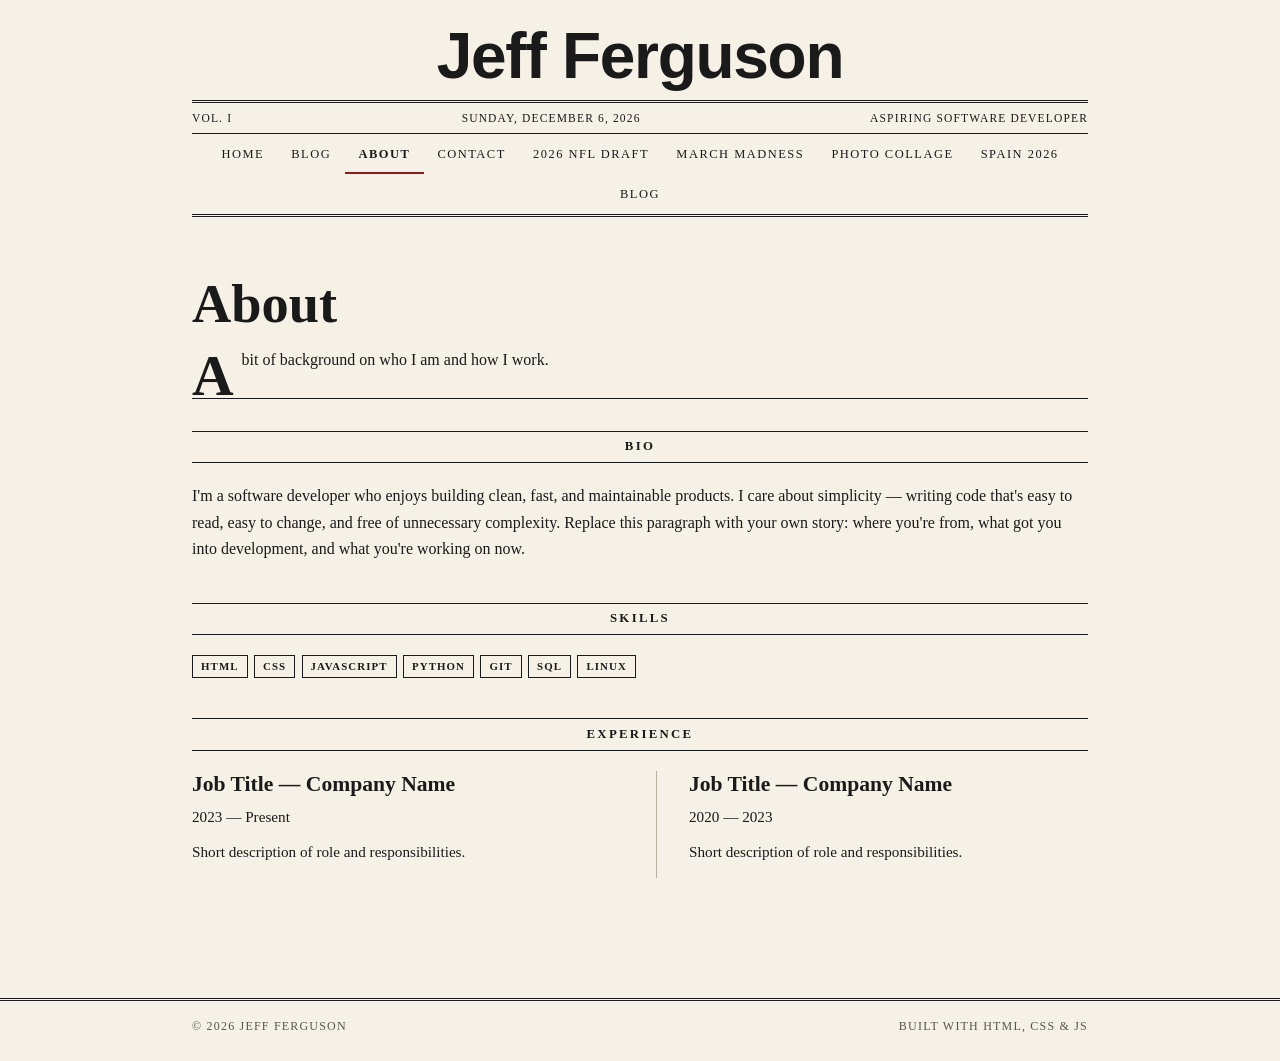
==== commit 9dd38ab6: "Add March Madness 2027 tracker page New page in the site's newsprint style: this week's games, five " ====
--- a/about.html
+++ b/about.html
@@ -19,6 +19,7 @@
           <li><a href="about.html">about</a></li>
           <li><a href="contact.html">contact</a></li>
           <li><a href="nfl-draft-2026.html">2026 nfl draft</a></li>
+          <li><a href="march-madness-2027.html">march madness</a></li>
           <li><a href="photo-collage.html">photo collage</a></li>
           <li><a href="spain-2026.html">spain 2026</a></li>
           <li><a href="blog.html">blog</a></li>
